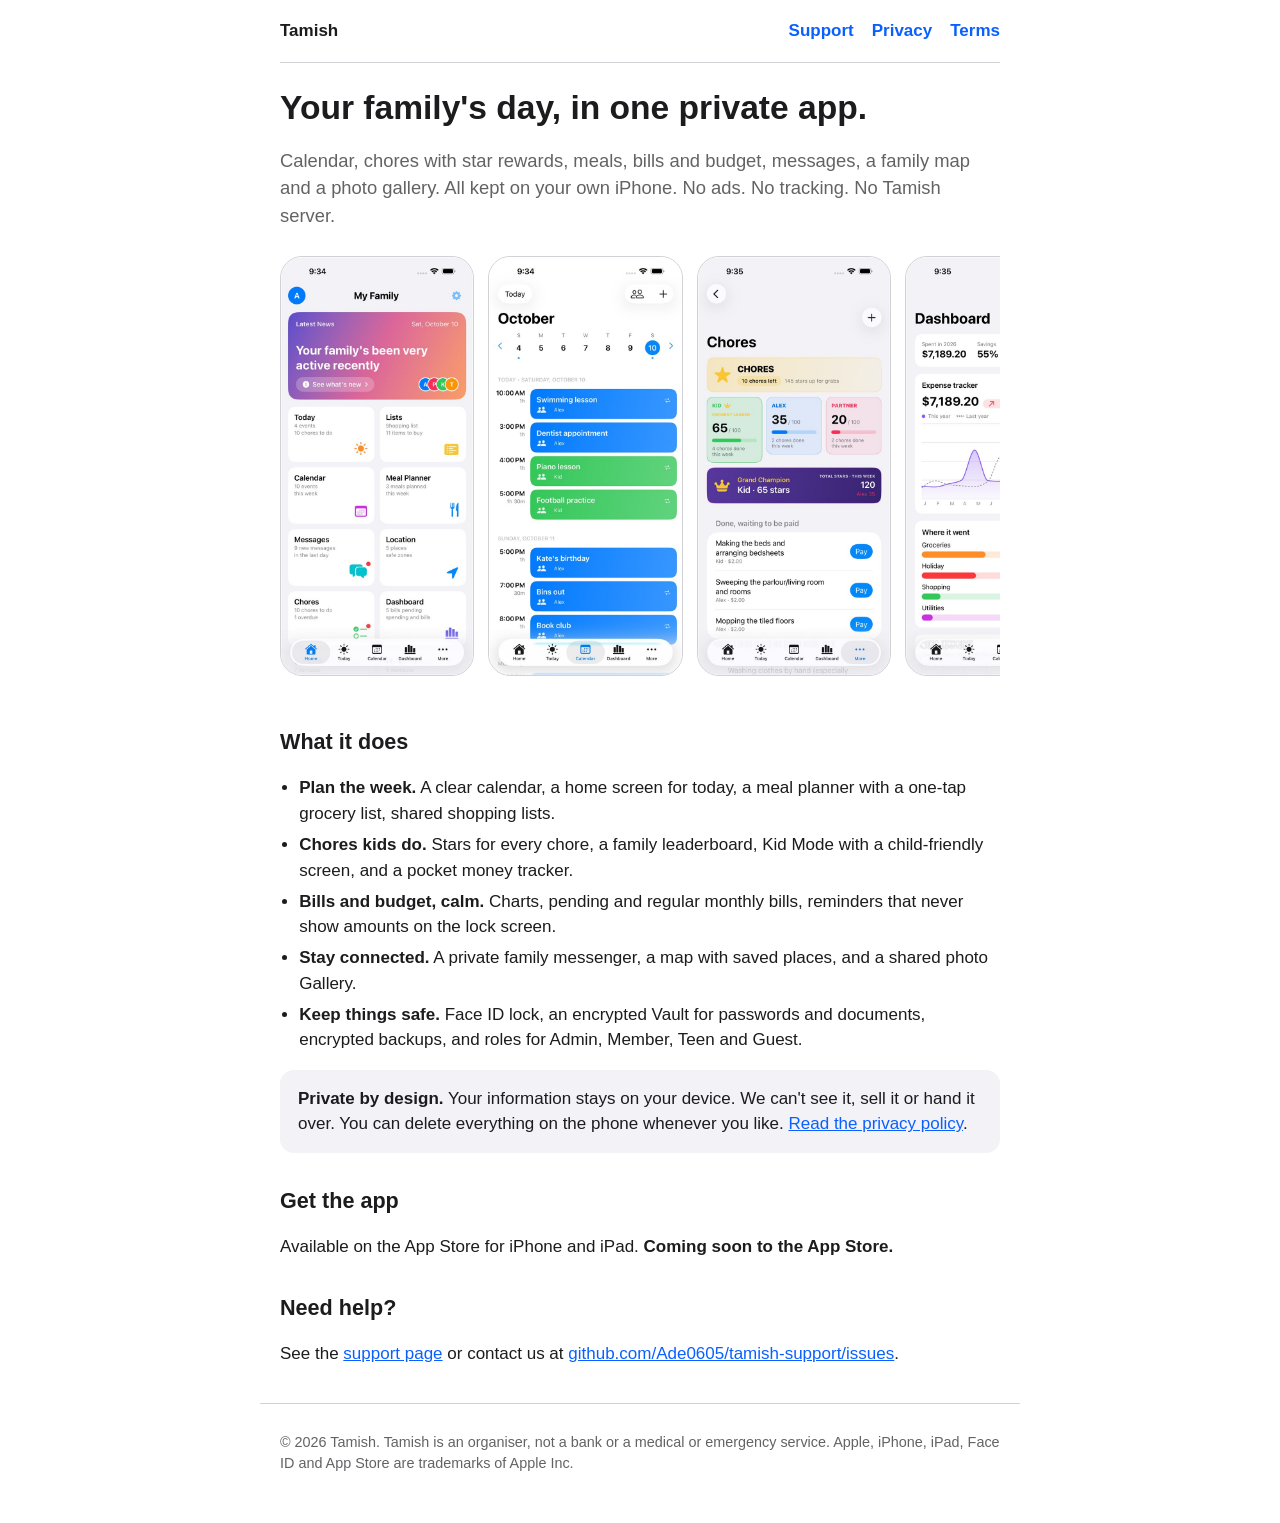
==== index.html @ 2ace5a0a "Publish support site" ====
<!doctype html>
<html lang="en">
<head>
<meta charset="utf-8">
<meta name="viewport" content="width=device-width, initial-scale=1">
<title>Tamish: Family Organiser</title>
<meta name="description" content="One private app for your family's calendar, chores, meals, bills and budget. Everything stays on your phone. No ads, no tracking.">
<link rel="stylesheet" href="style.css">
</head>
<body>
<header>
  <nav>
    <a class="brand" href="index.html">Tamish</a>
    <a href="support.html">Support</a>
    <a href="privacy.html">Privacy</a>
    <a href="terms.html">Terms</a>
  </nav>
</header>
<main>
  <h1>Your family's day, in one private app.</h1>
  <p class="lead">Calendar, chores with star rewards, meals, bills and budget, messages, a family map and a photo gallery. All kept on your own iPhone. No ads. No tracking. No Tamish server.</p>

  <div class="shots" aria-label="App screenshots">
    <img src="images/home.jpg" alt="The Home screen with today's events, chores, meals and messages">
    <img src="images/calendar.jpg" alt="The Calendar with a week strip and the day's events">
    <img src="images/chores.jpg" alt="Chores with star rewards and a family leaderboard">
    <img src="images/dashboard.jpg" alt="The Dashboard with an expense chart and spending by category">
    <img src="images/budget.jpg" alt="The Family Budget with expenses by category">
    <img src="images/meals.jpg" alt="The Weekly Meal Plan">
    <img src="images/location.jpg" alt="The family map with saved places">
    <img src="images/gallery.jpg" alt="The family photo Gallery grouped by month">
  </div>

  <h2>What it does</h2>
  <ul class="points">
    <li><strong>Plan the week.</strong> A clear calendar, a home screen for today, a meal planner with a one-tap grocery list, shared shopping lists.</li>
    <li><strong>Chores kids do.</strong> Stars for every chore, a family leaderboard, Kid Mode with a child-friendly screen, and a pocket money tracker.</li>
    <li><strong>Bills and budget, calm.</strong> Charts, pending and regular monthly bills, reminders that never show amounts on the lock screen.</li>
    <li><strong>Stay connected.</strong> A private family messenger, a map with saved places, and a shared photo Gallery.</li>
    <li><strong>Keep things safe.</strong> Face ID lock, an encrypted Vault for passwords and documents, encrypted backups, and roles for Admin, Member, Teen and Guest.</li>
  </ul>

  <div class="card">
    <strong>Private by design.</strong> Your information stays on your device. We can't see it, sell it or hand it over. You can delete everything on the phone whenever you like.
    <a href="privacy.html">Read the privacy policy</a>.
  </div>

  <h2>Get the app</h2>
  <p>Available on the App Store for iPhone and iPad. <strong>Coming soon to the App Store.</strong></p>

  <h2>Need help?</h2>
  <p>See the <a href="support.html">support page</a> or contact us at <a href="https://github.com/Ade0605/tamish-support/issues">github.com/Ade0605/tamish-support/issues</a>.</p>
</main>
<footer>
  &copy; 2026 Tamish. Tamish is an organiser, not a bank or a medical or emergency service.
  Apple, iPhone, iPad, Face ID and App Store are trademarks of Apple Inc.
</footer>
</body>
</html>
---- style.css ----
:root {
  --bg: #ffffff;
  --fg: #1c1c1e;
  --muted: #636366;
  --card: #f2f2f7;
  --accent: #0a60ff;
  --line: #d1d1d6;
}
@media (prefers-color-scheme: dark) {
  :root {
    --bg: #000000;
    --fg: #f2f2f7;
    --muted: #a1a1a6;
    --card: #1c1c1e;
    --accent: #5aa0ff;
    --line: #38383a;
  }
}
* { box-sizing: border-box; }
body {
  margin: 0;
  font: 17px/1.5 -apple-system, BlinkMacSystemFont, "Segoe UI", Roboto, Helvetica, Arial, sans-serif;
  background: var(--bg);
  color: var(--fg);
}
a { color: var(--accent); }
header, main, footer { max-width: 760px; margin: 0 auto; padding: 0 20px; }
nav { display: flex; gap: 18px; flex-wrap: wrap; padding: 18px 0; border-bottom: 1px solid var(--line); }
nav a { text-decoration: none; font-weight: 600; }
nav .brand { margin-right: auto; color: var(--fg); }
h1 { font-size: 2.1rem; line-height: 1.2; margin: 1.6rem 0 0.6rem; }
h2 { font-size: 1.35rem; margin: 2rem 0 0.4rem; }
.lead { font-size: 1.15rem; color: var(--muted); }
.card { background: var(--card); border-radius: 14px; padding: 16px 18px; margin: 14px 0; }
.shots { display: flex; gap: 14px; overflow-x: auto; padding: 8px 0 18px; scroll-snap-type: x mandatory; }
.shots img { height: 420px; width: auto; border-radius: 22px; border: 1px solid var(--line); scroll-snap-align: start; }
ul.points { padding-left: 1.2rem; }
ul.points li { margin: 0.35rem 0; }
footer { color: var(--muted); font-size: 0.9rem; padding: 28px 20px 48px; border-top: 1px solid var(--line); margin-top: 36px; }
details { border-bottom: 1px solid var(--line); padding: 10px 0; }
summary { font-weight: 600; cursor: pointer; }
blockquote { margin: 1rem 0; padding: 0.4rem 1rem; border-left: 3px solid var(--line); color: var(--muted); }
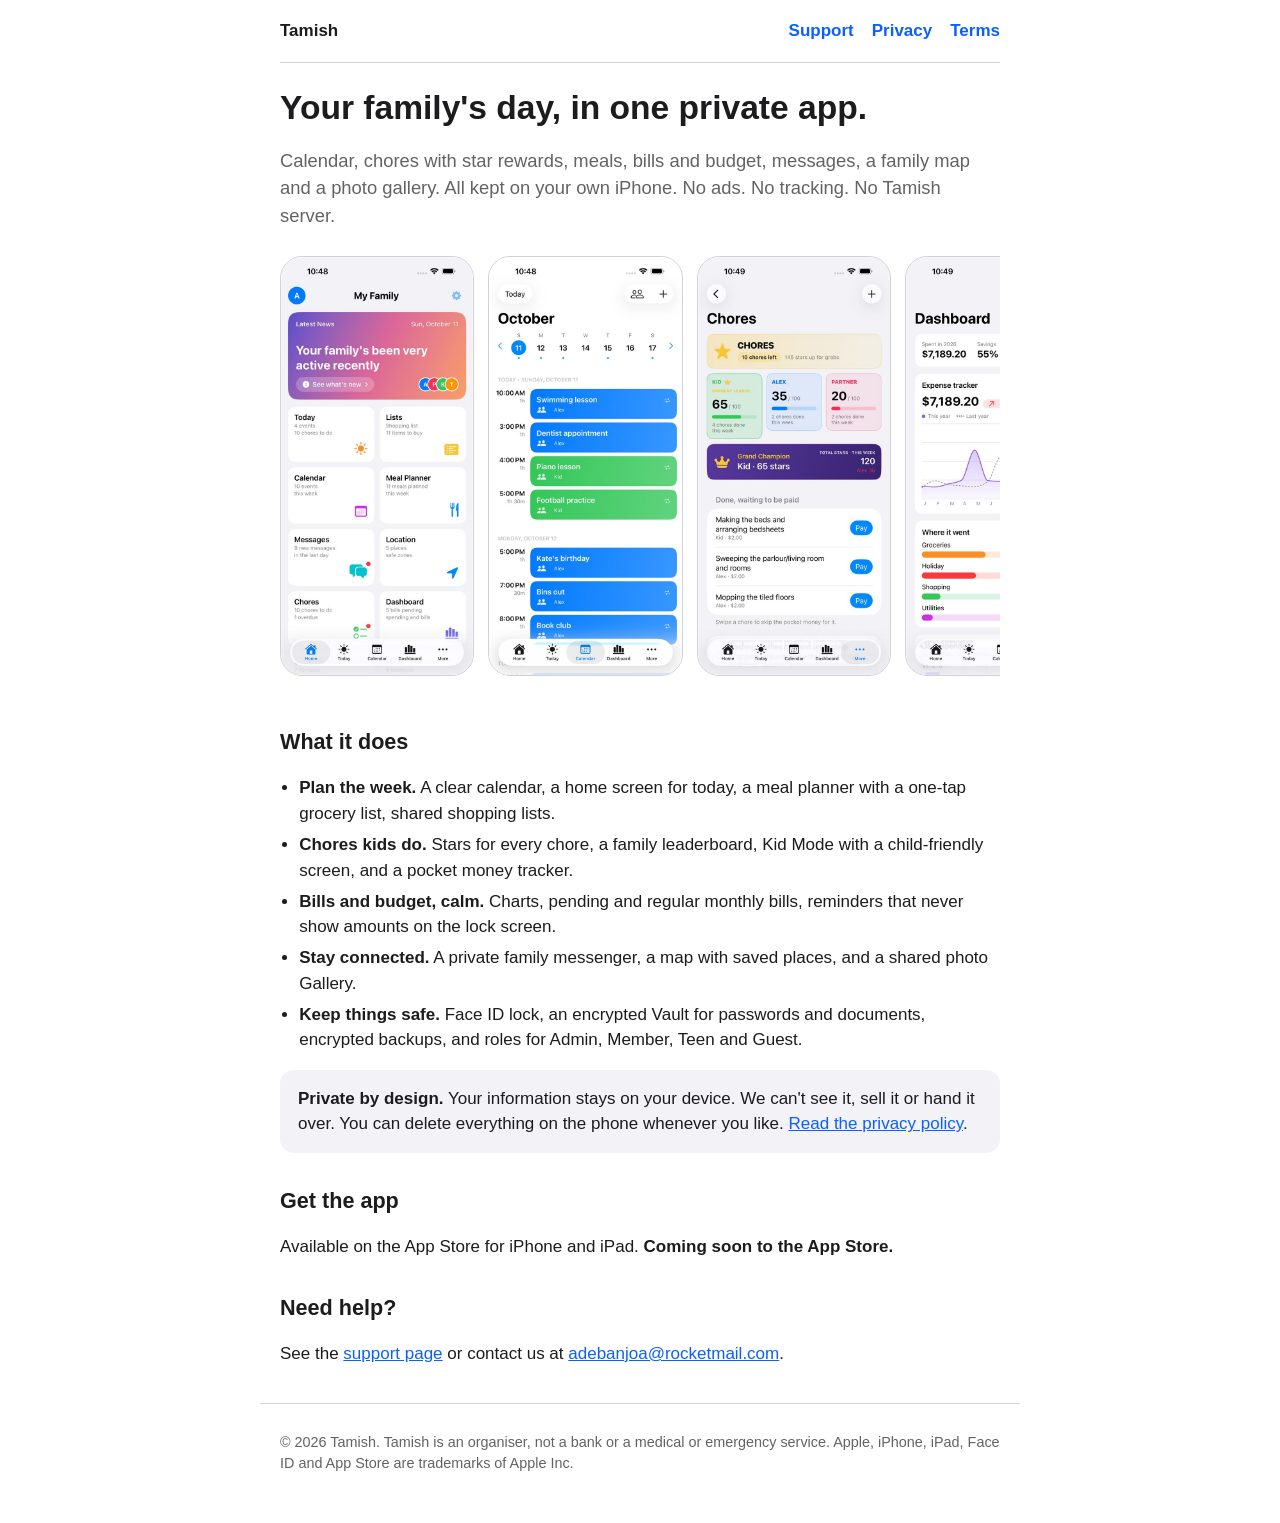
==== commit 1b3afc11: "Support contact by email" ====
--- a/index.html
+++ b/index.html
@@ -49,7 +49,7 @@
   <p>Available on the App Store for iPhone and iPad. <strong>Coming soon to the App Store.</strong></p>
 
   <h2>Need help?</h2>
-  <p>See the <a href="support.html">support page</a> or contact us at <a href="https://github.com/Ade0605/tamish-support/issues">github.com/Ade0605/tamish-support/issues</a>.</p>
+  <p>See the <a href="support.html">support page</a> or contact us at <a href="mailto:adebanjoa@rocketmail.com">adebanjoa@rocketmail.com</a>.</p>
 </main>
 <footer>
   &copy; 2026 Tamish. Tamish is an organiser, not a bank or a medical or emergency service.
